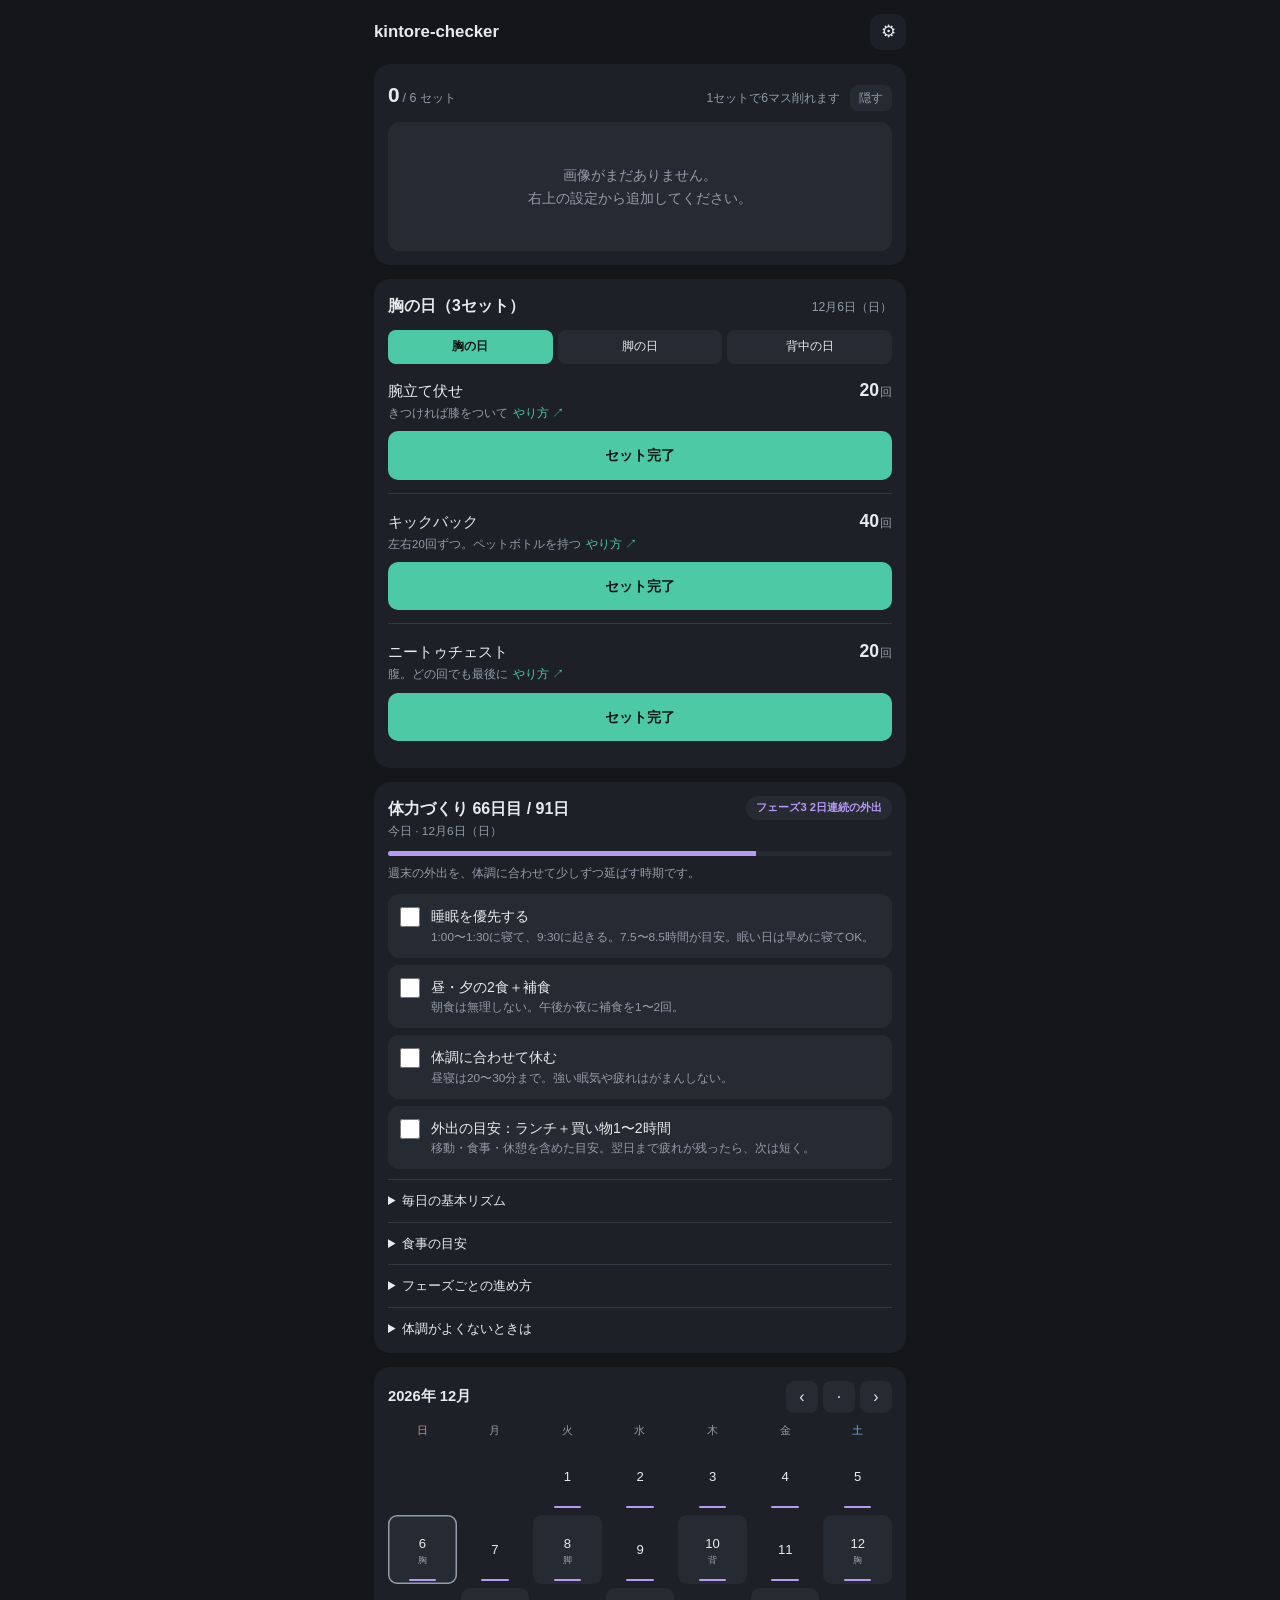
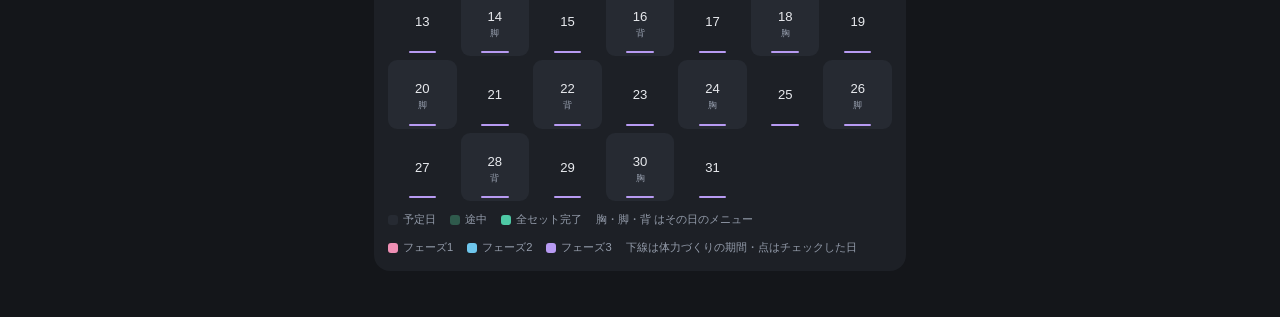
==== index.html @ a3c7bdc0 "古い版のページが開いたら最新版を読み直す Co-Authored-By: Claude Opus 5.5 <noreply@anthropic.com>" ====
<!DOCTYPE html>
<html lang="ja">
<head>
<meta charset="UTF-8">
<meta name="viewport" content="width=device-width, initial-scale=1, viewport-fit=cover">
<meta name="apple-mobile-web-app-capable" content="yes">
<meta name="apple-mobile-web-app-status-bar-style" content="black-translucent">
<meta name="apple-mobile-web-app-title" content="kintore-checker">
<meta name="theme-color" content="#14161a">
<title>kintore-checker</title>
<link rel="stylesheet" href="./app.css?v=36">
</head>
<body>
<div id="app"></div>
<script>window.KC_CONFIG = { demo: false };</script>
<script src="./app.js?v=36"></script>
</body>
</html>
---- app.css ----
:root {
    --bg: #14161a;
    --panel: #1d2026;
    --panel-2: #262a32;
    --line: #333944;
    --text: #e8eaee;
    --muted: #949cab;
    --accent: #4ec9a5;
    --accent-ink: #0d1512;
    --warn: #e3b341;
    --danger: #e0645a;
    --ph1: #ef8fb4;
    --ph2: #6ec6ec;
    --ph3: #b79af2;
  }

  * { box-sizing: border-box; -webkit-tap-highlight-color: transparent; }

  /* display を指定したクラスがブラウザ既定の [hidden] を打ち消すので、明示的に勝たせる */
  [hidden] { display: none !important; }
  html, body { margin: 0; background: var(--bg); }

  body {
    color: var(--text);
    font-family: -apple-system, BlinkMacSystemFont, "Hiragino Sans", "Noto Sans JP", sans-serif;
    font-size: 16px;
    line-height: 1.6;
    padding: calc(14px + env(safe-area-inset-top, 0px)) 14px calc(32px + env(safe-area-inset-bottom, 0px));
    max-width: 560px;
    margin: 0 auto;
    -webkit-text-size-adjust: 100%;
    -webkit-user-select: none;
    user-select: none;
  }

  h1 { font-size: 1.05rem; margin: 0; font-weight: 700; }
  button { font: inherit; color: inherit; background: none; border: none; cursor: pointer; }

  .topbar { display: flex; align-items: center; gap: 10px; margin-bottom: 14px; }
  .topbar .spacer { flex: 1; }

  .debug-flag {
    font-size: 0.66rem; letter-spacing: 0.08em;
    color: var(--warn); border: 1px solid var(--warn);
    border-radius: 999px; padding: 1px 9px;
  }

  .icon-btn {
    width: 36px; height: 36px; border-radius: 10px;
    background: var(--panel); display: grid; place-items: center;
    font-size: 1.05rem; line-height: 1; flex: none;
  }
  .icon-btn:active { background: var(--panel-2); }

  .card { background: var(--panel); border-radius: 16px; padding: 14px; margin-bottom: 14px; }

  /* ---- reveal ---- */

  .prog { display: flex; align-items: baseline; justify-content: space-between; gap: 10px; margin-bottom: 11px; }
  .prog-n { font-variant-numeric: tabular-nums; font-weight: 700; font-size: 1.3rem; }
  .prog-n small { font-weight: 400; font-size: 0.78rem; color: var(--muted); margin-left: 3px; }
  .prog-sub { flex: 1; font-size: 0.76rem; color: var(--muted); text-align: right; }

  .stage { position: relative; border-radius: 12px; overflow: hidden; background: var(--panel-2); }
  .stage img, .stage video { display: block; width: 100%; height: auto; }

  /* 覆い。ぼかした層を下に敷き、上の鮮明な層を開いた区画ぶんだけ見せる。
     ぼかしの強さと引き伸ばしは、ステージの大きさに応じて JS が入れる */
  .stage .tint,
  .stage .sharp,
  .stage canvas.fxlayer {
    position: absolute;
    inset: 0;
    pointer-events: none;
  }
  .stage .haze { transform-origin: 50% 50%; }
  .stage .tint { background: rgba(16,18,22,0.30); }
  .stage .sharp { -webkit-mask-repeat: no-repeat; mask-repeat: no-repeat; }
  .stage .sharp > img.art,
  .stage .sharp > video.art,
  .stage .sharp > svg.art {
    width: 100%; height: 100%; object-fit: cover; display: block;
  }
  .stage canvas.fxlayer { width: 100%; height: 100%; display: block; }

  .done-banner { transition: opacity 0.8s ease; }
  .done-banner.gone { opacity: 0; pointer-events: none; }

  /* 隠しているとき。中身は残したまま畳む。開封は裏で進む */
  .stage.masked { min-height: 64px; }
  .stage.masked > * { display: none !important; }
  .stage.masked::after {
    content: "非表示中　セットを終えると裏で開きます";
    position: absolute; inset: 0; display: grid; place-items: center;
    font-size: 0.76rem; color: var(--muted);
  }

  .eye {
    flex: none; font-size: 0.72rem; color: var(--muted);
    background: var(--panel-2); border-radius: 8px; padding: 4px 9px;
  }
  .eye:active { background: var(--line); }

  .done-banner {
    position: absolute; left: 0; right: 0; bottom: 0;
    padding: 10px 14px; background: rgba(20,22,26,0.88);
    font-size: 0.85rem; text-align: center;
  }

  .empty { padding: 42px 18px; text-align: center; color: var(--muted); font-size: 0.87rem; }

  .packbar { display: flex; align-items: center; gap: 9px; margin-top: 11px; }
  .packbar label { font-size: 0.72rem; color: var(--muted); flex: none; }
  .packbar select {
    flex: 1; min-width: 0; font: inherit; font-size: 0.8rem; color: var(--text);
    background: var(--panel-2); border: 0; border-radius: 10px; padding: 9px 10px;
    -webkit-appearance: none; appearance: none;
  }

  .medianav { display: flex; align-items: center; gap: 9px; margin-top: 11px; }
  .medianav button {
    width: 46px; height: 38px; border-radius: 10px;
    background: var(--panel-2); display: grid; place-items: center;
    font-size: 1.15rem; line-height: 1; flex: none;
  }
  .medianav button:disabled { opacity: 0.28; }
  .medianav button:active:not(:disabled) { filter: brightness(1.2); }
  .medianav .pos {
    flex: 1; text-align: center; font-size: 0.76rem;
    color: var(--muted); font-variant-numeric: tabular-nums;
  }
  .medianav .pos b { color: var(--text); font-weight: 600; }

  /* ---- session ---- */

  .sess-head { display: flex; align-items: baseline; justify-content: space-between; gap: 10px; margin-bottom: 12px; }
  .sess-title { font-weight: 700; font-size: 0.98rem; }
  .sess-date { font-size: 0.76rem; color: var(--muted); font-variant-numeric: tabular-nums; }

  .tabs { display: flex; gap: 5px; margin-bottom: 12px; }
  .tabs button { flex: 1; padding: 7px 0; border-radius: 8px; background: var(--panel-2); font-size: 0.78rem; }
  .tabs button.on { background: var(--accent); color: var(--accent-ink); font-weight: 700; }

  .move { padding: 13px 0; border-top: 1px solid var(--line); }
  .move:first-of-type { border-top: none; padding-top: 0; }
  .move-top { display: flex; align-items: baseline; justify-content: space-between; gap: 10px; margin-bottom: 9px; }
  .move-name { font-weight: 500; font-size: 0.93rem; }
  .move-note { font-size: 0.72rem; color: var(--muted); }
  .move-n { font-variant-numeric: tabular-nums; font-weight: 700; font-size: 1.1rem; flex: none; }
  .move-n small { font-weight: 400; font-size: 0.74rem; color: var(--muted); margin-left: 1px; }
  .move-sets { font-size: 0.72rem; color: var(--warn); font-variant-numeric: tabular-nums; }
  .move-note .how { color: var(--accent); text-decoration: none; white-space: nowrap; margin-left: 2px; }
  .move-note .how:active { opacity: 0.6; }

  .ctl { display: flex; gap: 6px; }
  .ctl button { border-radius: 10px; background: var(--panel-2); padding: 13px 0; font-size: 0.88rem; font-weight: 500; }
  .ctl .wide { flex: 1; }
  .ctl .plus { background: var(--accent); color: var(--accent-ink); font-weight: 700; }
  .ctl .undo { color: var(--muted); }
  .ctl .step { width: 60px; }
  .ctl button:disabled { opacity: 0.32; }
  .ctl button:active:not(:disabled) { filter: brightness(1.18); }

  .rest { color: var(--muted); font-size: 0.85rem; }
  .rest b { color: var(--text); font-weight: 500; }

  /* ---- 体力づくり ---- */

  .plan-head { display: flex; align-items: flex-start; justify-content: space-between; gap: 10px; }
  .plan-day { font-weight: 700; font-size: 1rem; font-variant-numeric: tabular-nums; }
  .plan-date { font-size: 0.74rem; color: var(--muted); }
  .phase-pill { font-size: 0.7rem; font-weight: 700; padding: 3px 10px; border-radius: 999px; background: var(--panel-2); color: var(--muted); white-space: nowrap; }
  .phase-pill.p1 { color: var(--ph1); }
  .phase-pill.p2 { color: var(--ph2); }
  .phase-pill.p3 { color: var(--ph3); }
  .plan-bar { height: 5px; border-radius: 3px; background: var(--panel-2); margin: 10px 0 8px; overflow: hidden; }
  .plan-bar i { display: block; height: 100%; }
  .plan-tasks { display: flex; flex-direction: column; gap: 7px; margin-top: 11px; }
  .ptask { display: flex; gap: 11px; align-items: flex-start; background: var(--panel-2); border-radius: 11px; padding: 11px 12px; }
  .ptask input { width: 20px; height: 20px; margin: 2px 0 0; accent-color: var(--accent); flex: none; }
  .ptask b { display: block; font-weight: 500; font-size: 0.88rem; }
  .ptask small { display: block; color: var(--muted); font-size: 0.74rem; line-height: 1.6; }
  .ptask.done b { color: var(--muted); }
  .plan-guide { margin-top: 10px; border-top: 1px solid var(--line); padding-top: 10px; font-size: 0.8rem; }
  .plan-guide summary { font-size: 0.84rem; cursor: pointer; }
  .plan-guide p { margin: 8px 0 0; line-height: 1.7; }
  .plan-guide ul { margin: 8px 0 0; padding-left: 1.2em; line-height: 1.7; }
  .plan-rows { display: grid; grid-template-columns: 4.2em 1fr; gap: 6px 10px; margin-top: 9px; }
  .plan-rows b { font-weight: 700; font-variant-numeric: tabular-nums; color: var(--ph1); }
  .plan-rows small { display: block; color: var(--muted); font-size: 0.72rem; }
  .ph1t { color: var(--ph1); }
  .ph2t { color: var(--ph2); }
  .ph3t { color: var(--ph3); }
  .dateinput {
    font: inherit; font-size: 0.86rem; color: var(--text); color-scheme: dark;
    background: var(--panel-2); border: 0; border-radius: 10px; padding: 10px 11px; width: 100%;
  }

  /* ---- calendar ---- */

  .cal-head { display: flex; align-items: center; justify-content: space-between; margin-bottom: 9px; }
  .cal-title { font-weight: 700; font-variant-numeric: tabular-nums; font-size: 0.92rem; }
  .nav { display: flex; gap: 5px; }
  .nav button { width: 32px; height: 32px; border-radius: 8px; background: var(--panel-2); display: grid; place-items: center; }

  .grid7 { display: grid; grid-template-columns: repeat(7, 1fr); gap: 4px; }
  .dow { text-align: center; font-size: 0.68rem; color: var(--muted); padding-bottom: 3px; }
  .dow.sun { color: #e0857d; }
  .dow.sat { color: #7da8e0; }

  .day {
    aspect-ratio: 1; border-radius: 9px;
    display: flex; flex-direction: column; align-items: center; justify-content: center; gap: 2px;
    font-size: 0.82rem; font-variant-numeric: tabular-nums; color: var(--muted); position: relative;
  }
  .day.pad { visibility: hidden; }
  .day.in { color: var(--text); }
  .day.planned { background: var(--panel-2); }
  .day.part { background: #2f5a4c; }
  .day.full { background: var(--accent); color: var(--accent-ink); font-weight: 700; }
  .day.today { box-shadow: inset 0 0 0 1.5px var(--muted); }
  .day.full.today { box-shadow: inset 0 0 0 1.5px var(--text); }
  .day.sel { box-shadow: inset 0 0 0 2px var(--warn); }
  /* その日のメニュー。やった日は実績、これからは予定 */
  .day .mk { font-style: normal; font-size: 0.58rem; line-height: 1; color: var(--accent); }
  .day .mk.plan { color: var(--muted); }
  .day.full .mk, .day.part .mk { color: rgba(255,255,255,0.85); }
  /* 体力づくりのフェーズは下線、チェックした日は右上の点 */
  .day.ph1::after, .day.ph2::after, .day.ph3::after {
    content: ""; position: absolute; left: 30%; right: 30%; bottom: 3px; height: 2px; border-radius: 2px;
  }
  .day.ph1::after { background: var(--ph1); }
  .day.ph2::after { background: var(--ph2); }
  .day.ph3::after { background: var(--ph3); }
  .day.pc::before {
    content: ""; position: absolute; top: 4px; right: 5px; width: 5px; height: 5px; border-radius: 50%; background: var(--ph1);
  }

  .legend { display: flex; flex-wrap: wrap; gap: 5px 14px; margin-top: 10px; font-size: 0.7rem; color: var(--muted); }
  .legend span { display: inline-flex; align-items: center; gap: 5px; }
  .swatch { width: 10px; height: 10px; border-radius: 3px; display: inline-block; }

  /* ---- sheet ---- */

  .sheet-bg { position: fixed; inset: 0; background: rgba(0,0,0,0.55); display: none; align-items: flex-end; z-index: 20; }
  .sheet-bg.open { display: flex; }
  .sheet {
    background: var(--panel); width: 100%; max-width: 560px; margin: 0 auto;
    border-radius: 18px 18px 0 0;
    padding: 20px 16px calc(24px + env(safe-area-inset-bottom, 0px));
    max-height: 88vh; overflow-y: auto;
  }
  .sheet-head { display: flex; align-items: center; gap: 10px; margin-bottom: 16px; }
  .sheet h2 { font-size: 0.93rem; margin: 0; flex: 1; }
  .closex {
    width: 32px; height: 32px; border-radius: 50%; flex: none;
    background: var(--panel-2); color: var(--muted);
    display: grid; place-items: center; font-size: 0.82rem; line-height: 1;
  }
  .closex:active { background: var(--line); color: var(--text); }
  .ver { text-align: center; margin: 4px 0 0; opacity: 0.7; }
  .field { margin-bottom: 22px; }
  .field > label { display: block; font-size: 0.76rem; color: var(--muted); margin-bottom: 8px; }

  .dow-picker { display: grid; grid-template-columns: repeat(7, 1fr); gap: 4px; }
  .dow-picker button { padding: 9px 0; border-radius: 8px; background: var(--panel-2); font-size: 0.8rem; }
  .dow-picker button.on { background: var(--accent); color: var(--accent-ink); font-weight: 700; }

  .seg { display: flex; gap: 5px; }
  .seg button { flex: 1; padding: 9px 0; border-radius: 8px; background: var(--panel-2); font-size: 0.82rem; font-variant-numeric: tabular-nums; }
  .seg button.on { background: var(--accent); color: var(--accent-ink); font-weight: 700; }

  .toggle { display: flex; align-items: center; justify-content: space-between; gap: 12px; background: var(--panel-2); border-radius: 11px; padding: 12px 14px; }
  .toggle .lab { font-size: 0.86rem; }
  .toggle .lab small { display: block; color: var(--muted); font-size: 0.72rem; line-height: 1.6; }
  .switch { width: 50px; height: 30px; border-radius: 999px; background: var(--line); position: relative; flex: none; transition: background 160ms; }
  .switch::after { content: ""; position: absolute; top: 3px; left: 3px; width: 24px; height: 24px; border-radius: 50%; background: var(--text); transition: transform 160ms; }
  .switch.on { background: var(--warn); }
  .switch.on::after { transform: translateX(20px); }

  .btn { display: block; width: 100%; padding: 13px; border-radius: 11px; background: var(--panel-2); text-align: center; font-size: 0.88rem; }
  .btn.primary { background: var(--accent); color: var(--accent-ink); font-weight: 700; }
  .btn.quiet { color: var(--muted); }
  .btn:active { filter: brightness(1.15); }

  .imglist { display: flex; flex-direction: column; gap: 7px; }
  .imggroup { font-size: 0.72rem; color: var(--muted); margin-top: 6px; }
  .imggroup:first-child { margin-top: 0; }
  .imgrow { display: flex; align-items: center; gap: 10px; background: var(--panel-2); border-radius: 10px; padding: 7px 9px; }
  .imgrow .thumb { width: 40px; height: 40px; border-radius: 6px; background: var(--line); object-fit: cover; flex: none; filter: blur(7px); }
  .imgrow .meta { flex: 1; min-width: 0; font-size: 0.78rem; }
  .imgrow .meta b { display: block; font-weight: 500; overflow: hidden; text-overflow: ellipsis; white-space: nowrap; }
  .imgrow .meta span { color: var(--muted); font-size: 0.72rem; }
  .imgrow.active { box-shadow: inset 0 0 0 1.5px var(--accent); }
  .imgrow .act { font-size: 0.72rem; color: var(--muted); padding: 6px 4px; }
  .imgrow .act.del { color: var(--danger); }

  .season { display: flex; align-items: center; gap: 10px; background: var(--panel-2); border-radius: 10px; padding: 8px 10px; margin-bottom: 7px; }
  .season.now { box-shadow: inset 0 0 0 1.5px var(--accent); }
  .season .meta { flex: 1; min-width: 0; font-size: 0.78rem; }
  .season .meta b { display: block; font-weight: 500; }
  .season .meta span { color: var(--muted); font-size: 0.72rem; }
  .season .act { font-size: 0.72rem; color: var(--muted); padding: 6px 4px; flex: none; }
  .seasonlist { margin-top: 12px; }
  .seasonimgs { display: flex; flex-wrap: wrap; gap: 6px; margin: -2px 0 10px; }
  .seasonimgs .sthumb { width: 52px; height: 52px; border-radius: 8px; overflow: hidden; background: var(--line); display: grid; place-items: center; padding: 0; }
  .seasonimgs .sthumb img { width: 100%; height: 100%; object-fit: cover; filter: blur(7px); }
  .seasonimgs .sthumb span { font-size: 0.62rem; color: var(--muted); }

  .viewer { position: fixed; inset: 0; z-index: 30; background: rgba(0,0,0,0.93); padding: 16px; gap: 14px; display: none; flex-direction: column; align-items: center; }
  .viewer.open { display: flex; }
  .viewer-in { flex: 1; min-height: 0; width: 100%; display: grid; place-items: center; }
  .viewer-in img, .viewer-in video { max-width: 100%; max-height: 100%; border-radius: 10px; }
  .viewer .btn { flex: none; width: 100%; }

  .pass { display: flex; gap: 7px; }
  .pass input {
    flex: 1; min-width: 0; font: inherit; font-size: 0.82rem; color: var(--fg);
    background: var(--panel-2); border: 0; border-radius: 10px; padding: 10px 11px;
  }
  .pass .act { font-size: 0.76rem; color: var(--accent); padding: 8px 10px; flex: none; }

  .note { font-size: 0.72rem; color: var(--muted); line-height: 1.7; }

  input[type="file"] { display: none; }

/* サンプル素材（デモで画像未登録のときに表示する） */
.stage svg.art { display: block; width: 100%; height: auto; }
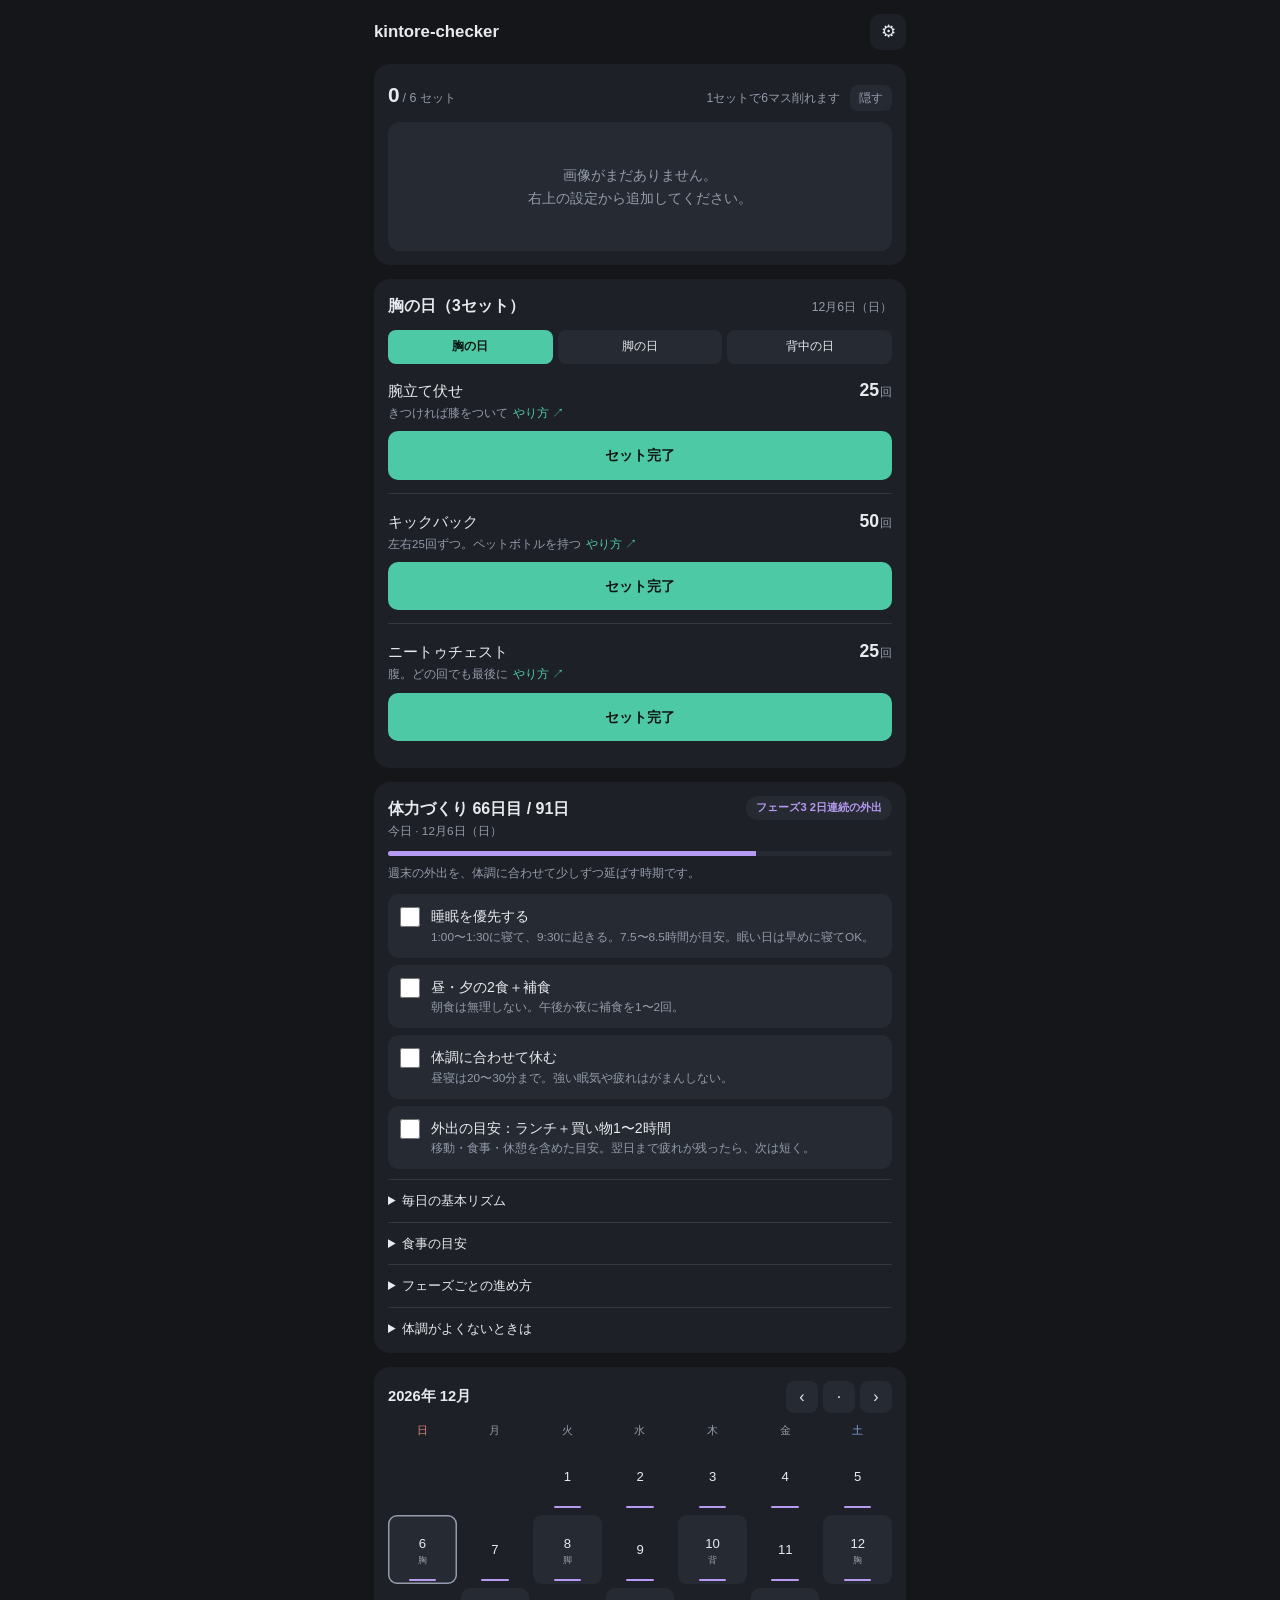
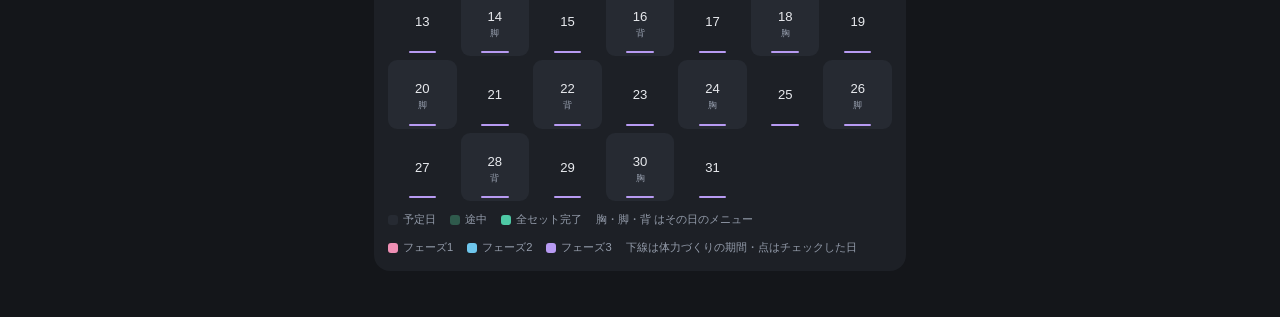
==== commit a3524917: "各種目の回数をおよそ1.25倍にする Co-Authored-By: Claude Opus 5.5 <noreply@anthropic.com>" ====
--- a/index.html
+++ b/index.html
@@ -8,11 +8,11 @@
 <meta name="apple-mobile-web-app-title" content="kintore-checker">
 <meta name="theme-color" content="#14161a">
 <title>kintore-checker</title>
-<link rel="stylesheet" href="./app.css?v=36">
+<link rel="stylesheet" href="./app.css?v=37">
 </head>
 <body>
 <div id="app"></div>
 <script>window.KC_CONFIG = { demo: false };</script>
-<script src="./app.js?v=36"></script>
+<script src="./app.js?v=37"></script>
 </body>
 </html>
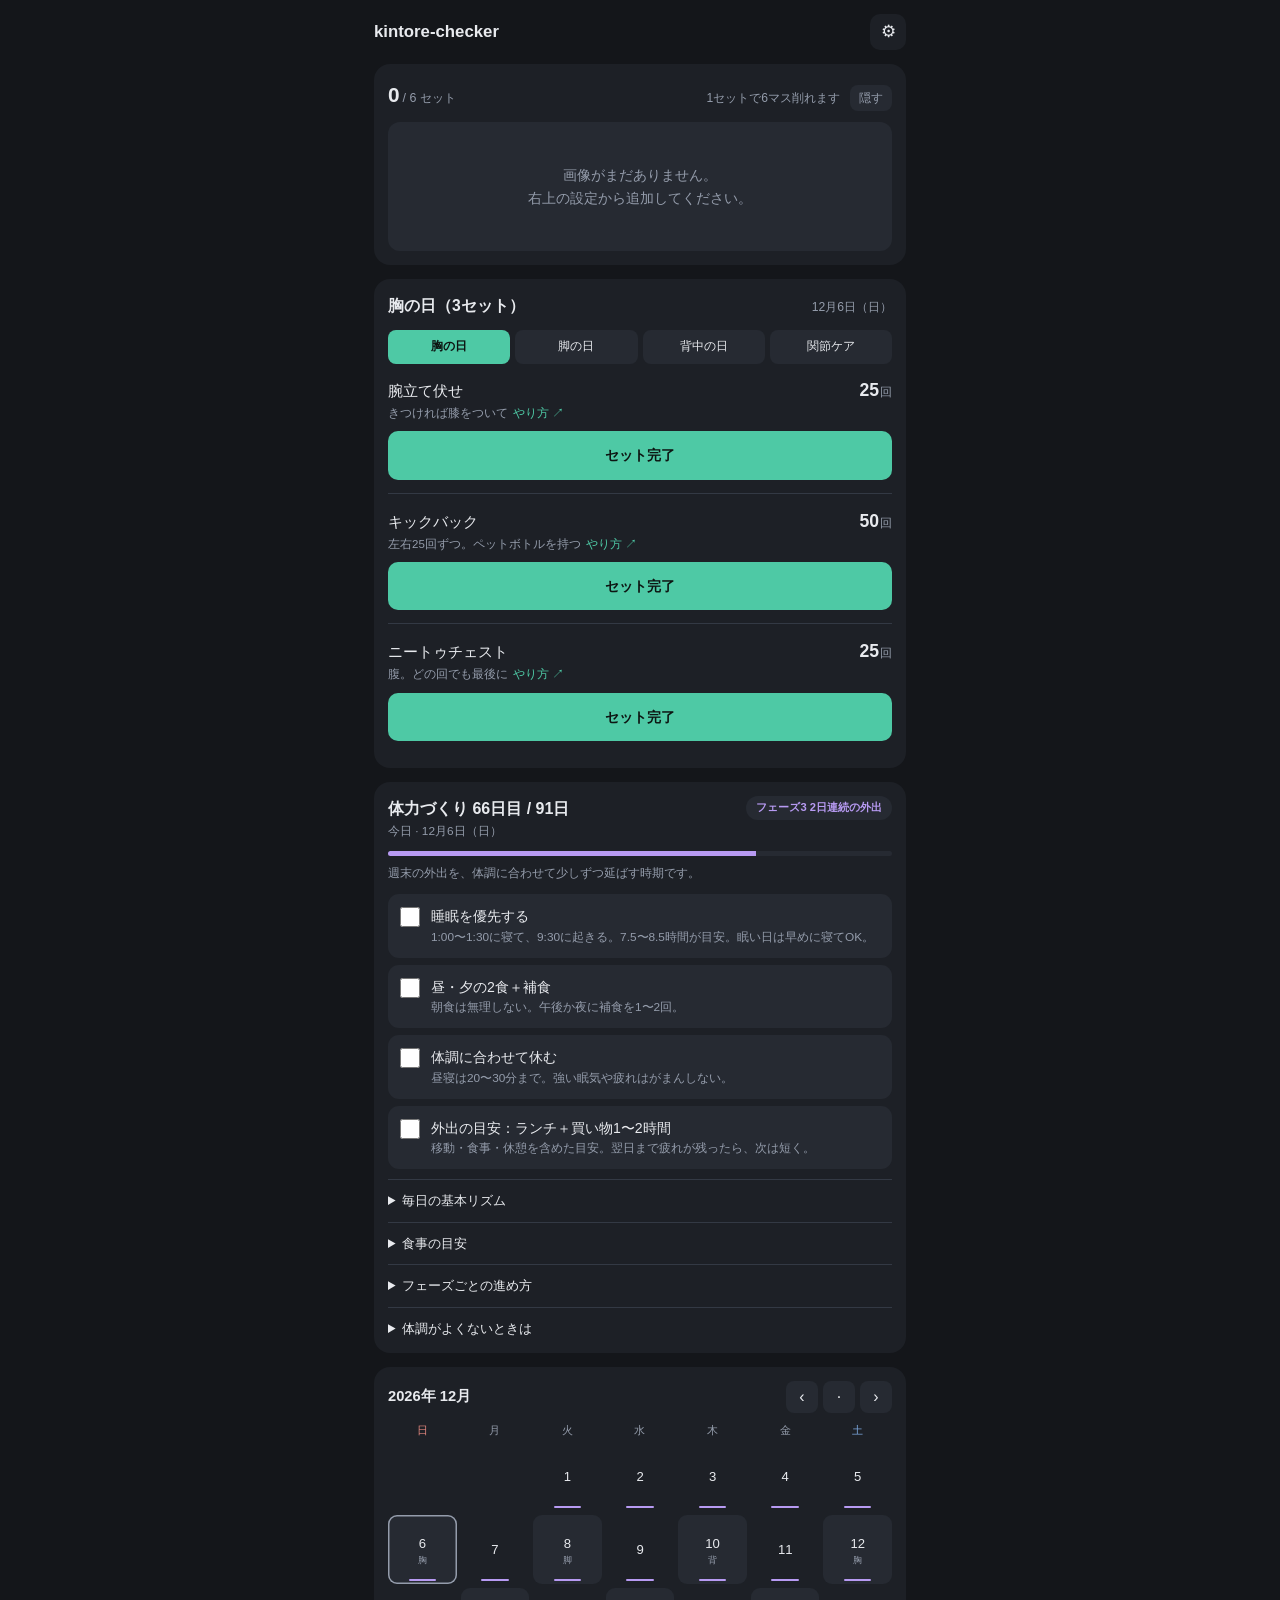
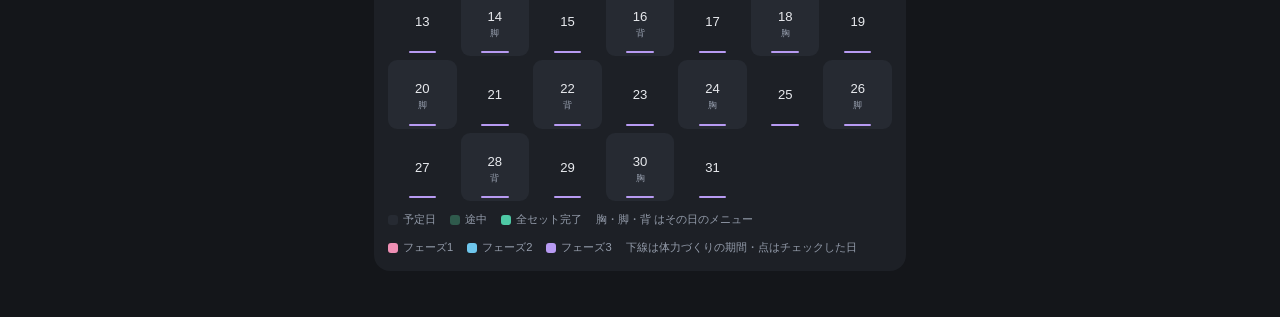
==== commit 1d035618: "人工関節でもできる「関節ケア」メニューを、並びの外の4つ目として足す Co-Authored-By: Claude Opus 5.5 <noreply@anthropic.com>" ====
--- a/index.html
+++ b/index.html
@@ -8,11 +8,11 @@
 <meta name="apple-mobile-web-app-title" content="kintore-checker">
 <meta name="theme-color" content="#14161a">
 <title>kintore-checker</title>
-<link rel="stylesheet" href="./app.css?v=37">
+<link rel="stylesheet" href="./app.css?v=39">
 </head>
 <body>
 <div id="app"></div>
 <script>window.KC_CONFIG = { demo: false };</script>
-<script src="./app.js?v=37"></script>
+<script src="./app.js?v=39"></script>
 </body>
 </html>
--- a/app.css
+++ b/app.css
@@ -194,7 +194,11 @@
   .dateinput {
     font: inherit; font-size: 0.86rem; color: var(--text); color-scheme: dark;
     background: var(--panel-2); border: 0; border-radius: 10px; padding: 10px 11px; width: 100%;
-  }
+    /* iOS の日付欄は既定の見た目のままだと幅100%より縮まず、設定画面を横にはみ出す */
+    display: block; min-width: 0; max-width: 100%; min-height: 42px; text-align: left;
+    -webkit-appearance: none; appearance: none;
+  }
+  .dateinput::-webkit-date-and-time-value { text-align: left; }
 
   /* ---- calendar ---- */
 
@@ -248,7 +252,7 @@
     background: var(--panel); width: 100%; max-width: 560px; margin: 0 auto;
     border-radius: 18px 18px 0 0;
     padding: 20px 16px calc(24px + env(safe-area-inset-bottom, 0px));
-    max-height: 88vh; overflow-y: auto;
+    max-height: 88vh; overflow-y: auto; overflow-x: hidden;
   }
   .sheet-head { display: flex; align-items: center; gap: 10px; margin-bottom: 16px; }
   .sheet h2 { font-size: 0.93rem; margin: 0; flex: 1; }
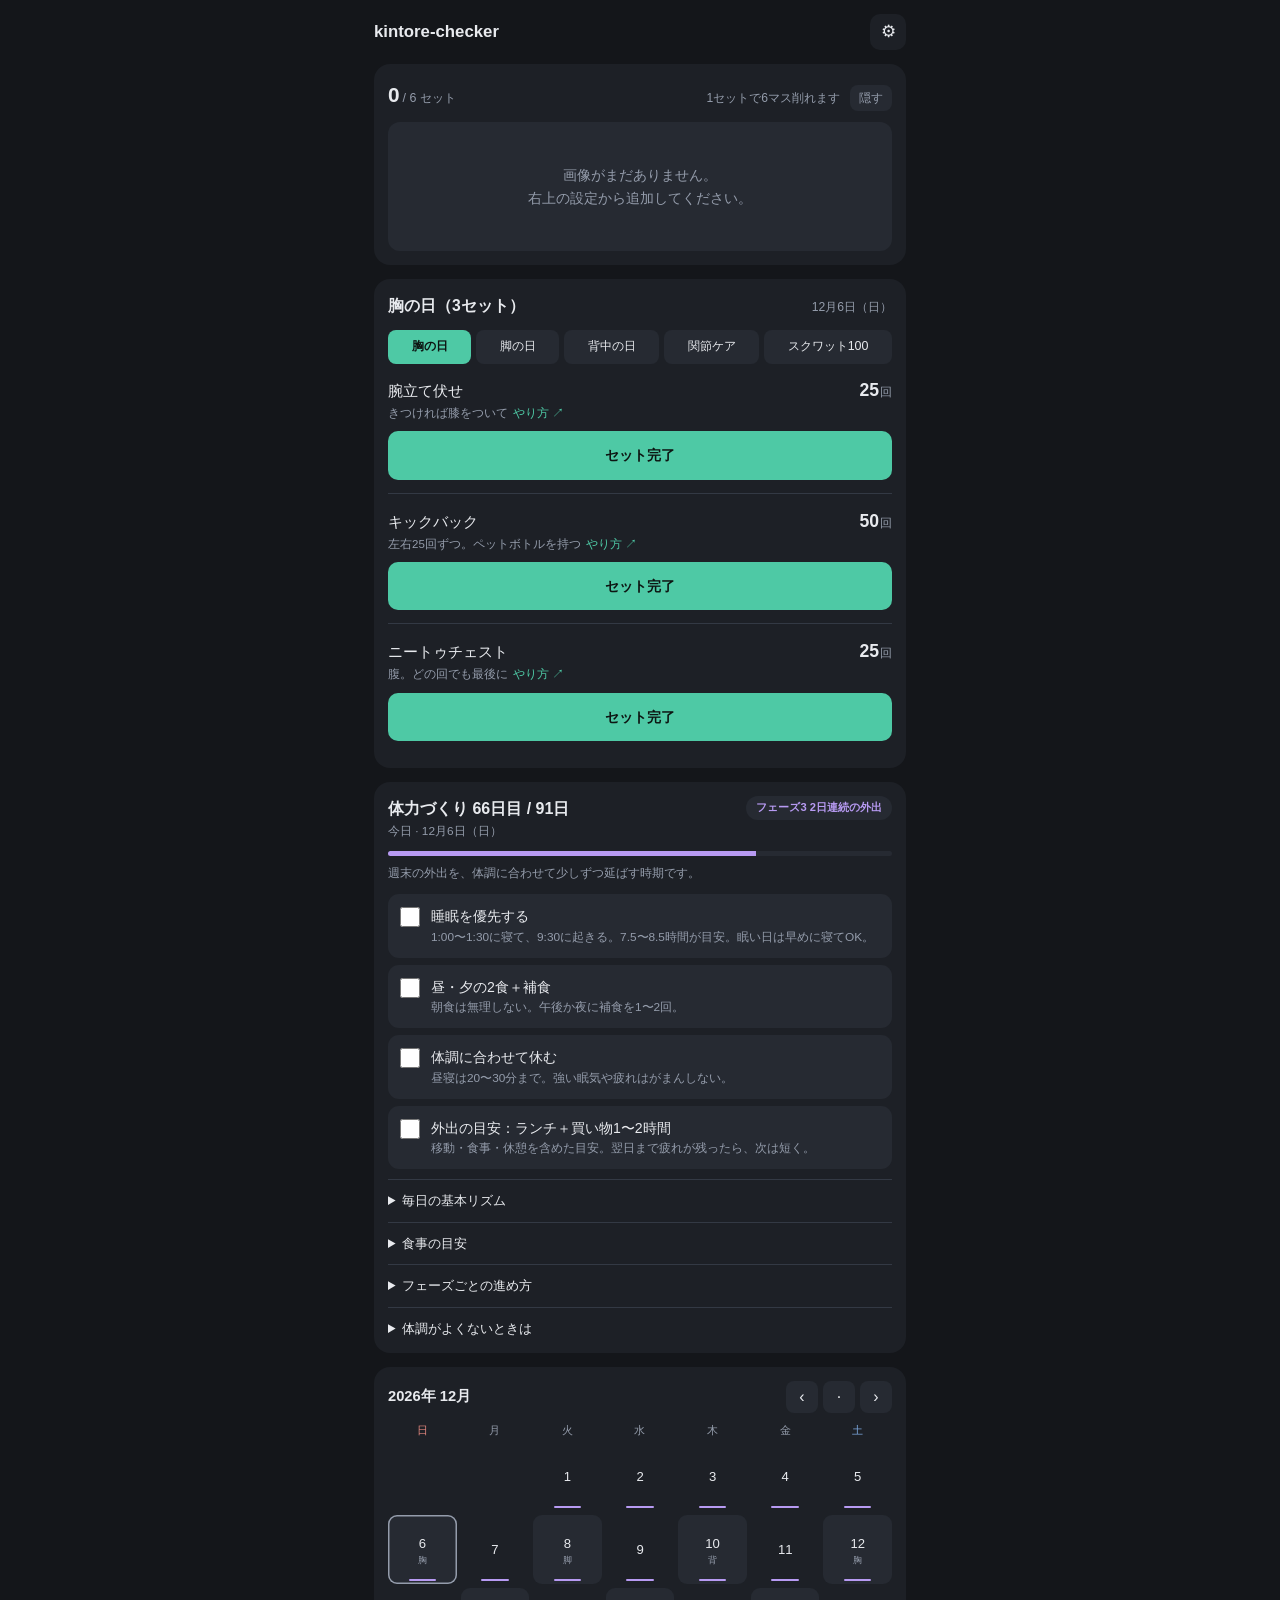
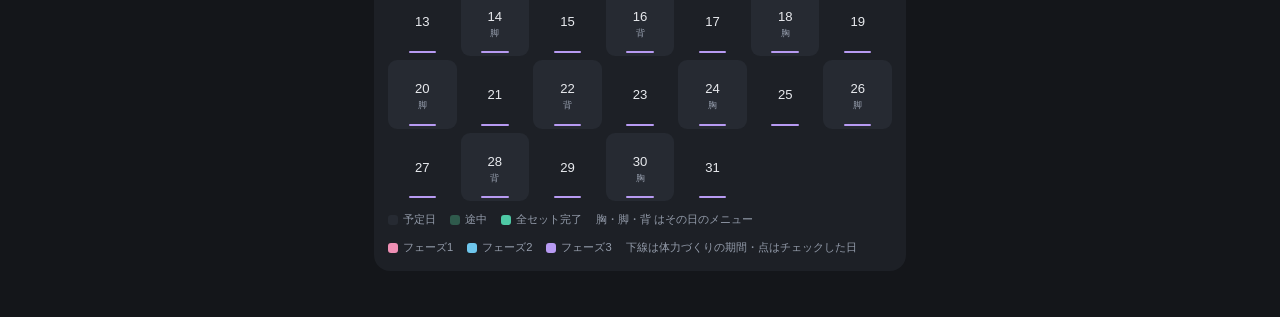
==== commit 4197804d: "スクワット100回のメニューを足し、1セットで表示中の絵を全部開く Co-Authored-By: Claude Opus 5.5 <noreply@anthropic.com>" ====
--- a/index.html
+++ b/index.html
@@ -8,11 +8,11 @@
 <meta name="apple-mobile-web-app-title" content="kintore-checker">
 <meta name="theme-color" content="#14161a">
 <title>kintore-checker</title>
-<link rel="stylesheet" href="./app.css?v=39">
+<link rel="stylesheet" href="./app.css?v=41">
 </head>
 <body>
 <div id="app"></div>
 <script>window.KC_CONFIG = { demo: false };</script>
-<script src="./app.js?v=39"></script>
+<script src="./app.js?v=41"></script>
 </body>
 </html>
--- a/app.css
+++ b/app.css
@@ -137,8 +137,8 @@
   .sess-title { font-weight: 700; font-size: 0.98rem; }
   .sess-date { font-size: 0.76rem; color: var(--muted); font-variant-numeric: tabular-nums; }
 
-  .tabs { display: flex; gap: 5px; margin-bottom: 12px; }
-  .tabs button { flex: 1; padding: 7px 0; border-radius: 8px; background: var(--panel-2); font-size: 0.78rem; }
+  .tabs { display: flex; flex-wrap: wrap; gap: 5px; margin-bottom: 12px; }
+  .tabs button { flex: 1 0 auto; padding: 7px 10px; border-radius: 8px; background: var(--panel-2); font-size: 0.78rem; white-space: nowrap; }
   .tabs button.on { background: var(--accent); color: var(--accent-ink); font-weight: 700; }
 
   .move { padding: 13px 0; border-top: 1px solid var(--line); }
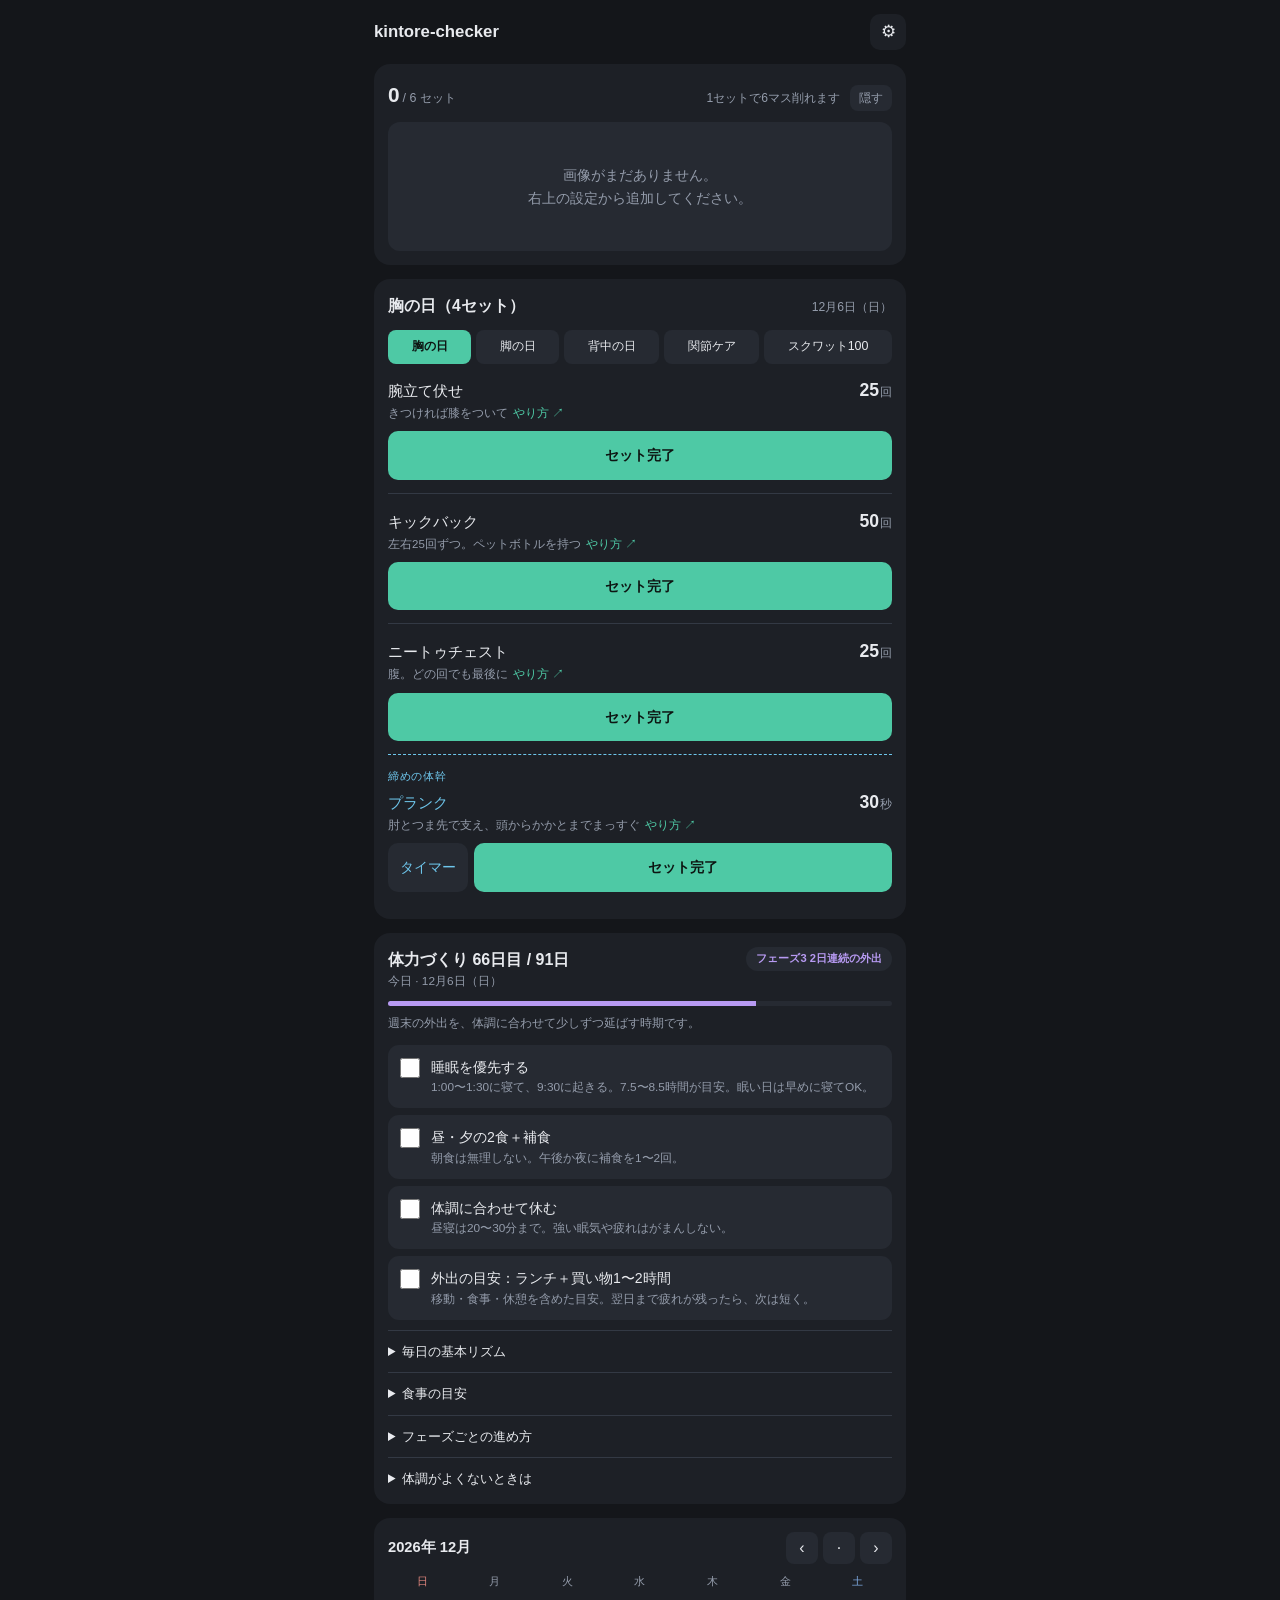
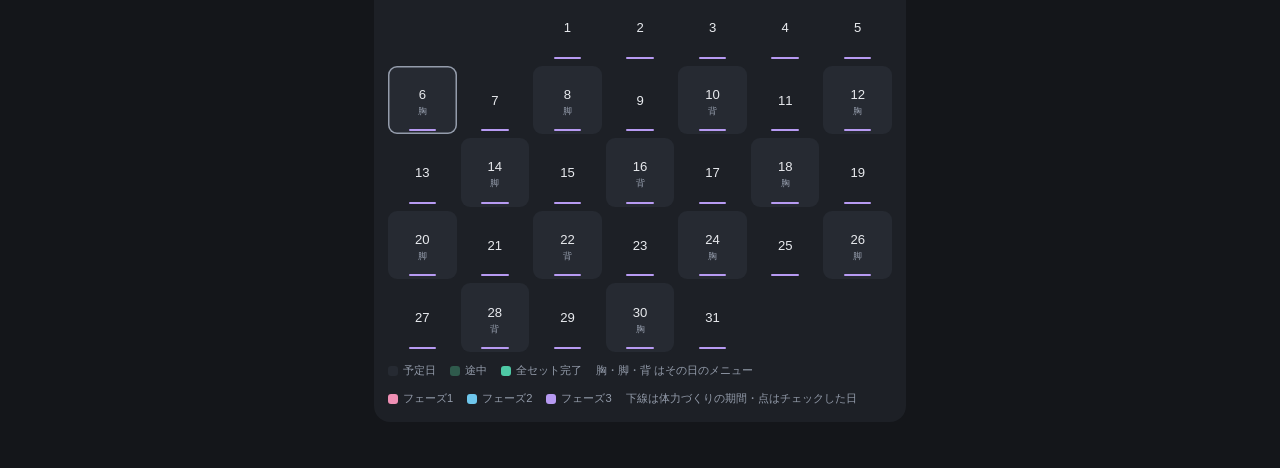
==== commit 00ce9a2c: "秒で数える種目にタイマーを付ける Co-Authored-By: Claude Opus 5.5 <noreply@anthropic.com>" ====
--- a/index.html
+++ b/index.html
@@ -8,11 +8,11 @@
 <meta name="apple-mobile-web-app-title" content="kintore-checker">
 <meta name="theme-color" content="#14161a">
 <title>kintore-checker</title>
-<link rel="stylesheet" href="./app.css?v=41">
+<link rel="stylesheet" href="./app.css?v=42">
 </head>
 <body>
 <div id="app"></div>
 <script>window.KC_CONFIG = { demo: false };</script>
-<script src="./app.js?v=41"></script>
+<script src="./app.js?v=42"></script>
 </body>
 </html>
--- a/app.css
+++ b/app.css
@@ -147,6 +147,10 @@
   .move-name { font-weight: 500; font-size: 0.93rem; }
   .move-note { font-size: 0.72rem; color: var(--muted); }
   .move-n { font-variant-numeric: tabular-nums; font-weight: 700; font-size: 1.1rem; flex: none; }
+  /* 締めの体幹。ほかの3種目と見分けられるよう色を変える */
+  .move.core { border-top: 1px dashed var(--ph2); }
+  .core-label { font-size: 0.66rem; letter-spacing: 0.06em; color: var(--ph2); margin-bottom: 3px; }
+  .move.core .move-name { color: var(--ph2); }
   .move-n small { font-weight: 400; font-size: 0.74rem; color: var(--muted); margin-left: 1px; }
   .move-sets { font-size: 0.72rem; color: var(--warn); font-variant-numeric: tabular-nums; }
   .move-note .how { color: var(--accent); text-decoration: none; white-space: nowrap; margin-left: 2px; }
@@ -160,6 +164,17 @@
   .ctl .step { width: 60px; }
   .ctl button:disabled { opacity: 0.32; }
   .ctl button:active:not(:disabled) { filter: brightness(1.18); }
+
+  /* タイマー。秒で数える種目の枠の中に開く */
+  .ctl .tbtn { width: auto; padding: 13px 12px; color: var(--ph2); }
+  .timer { margin-top: 10px; padding: 12px; border-radius: 12px; background: var(--panel-2); text-align: center; }
+  .timer-cap { font-size: 0.72rem; color: var(--muted); }
+  .timer-n { font-size: 2.8rem; font-weight: 700; line-height: 1.15; font-variant-numeric: tabular-nums; }
+  .timer.ready .timer-n { color: var(--warn); }
+  .timer.done .timer-n { color: var(--accent); }
+  .timer-bar { height: 6px; border-radius: 3px; background: var(--line); overflow: hidden; margin: 6px 0 11px; }
+  .timer-bar i { display: block; height: 100%; width: 0; background: var(--ph2); }
+  .timer .ctl button { background: var(--panel); }
 
   .rest { color: var(--muted); font-size: 0.85rem; }
   .rest b { color: var(--text); font-weight: 500; }
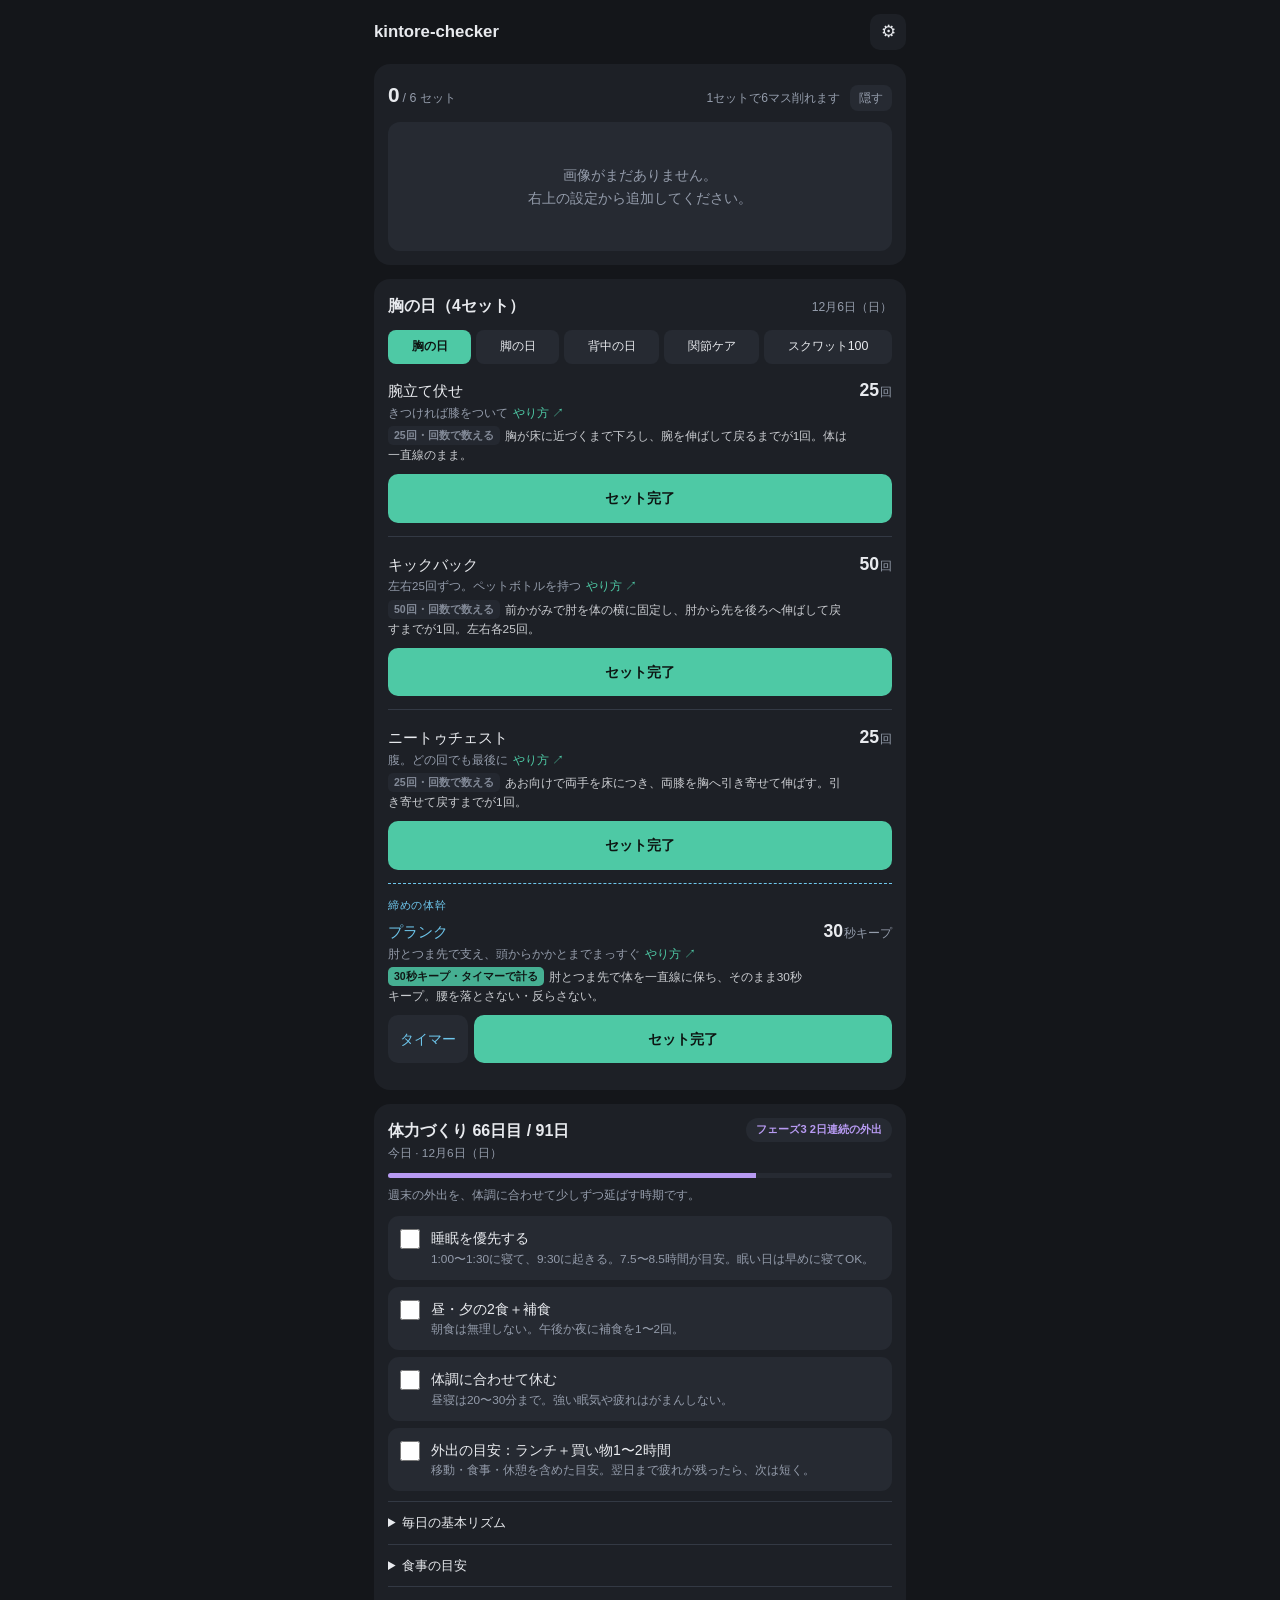
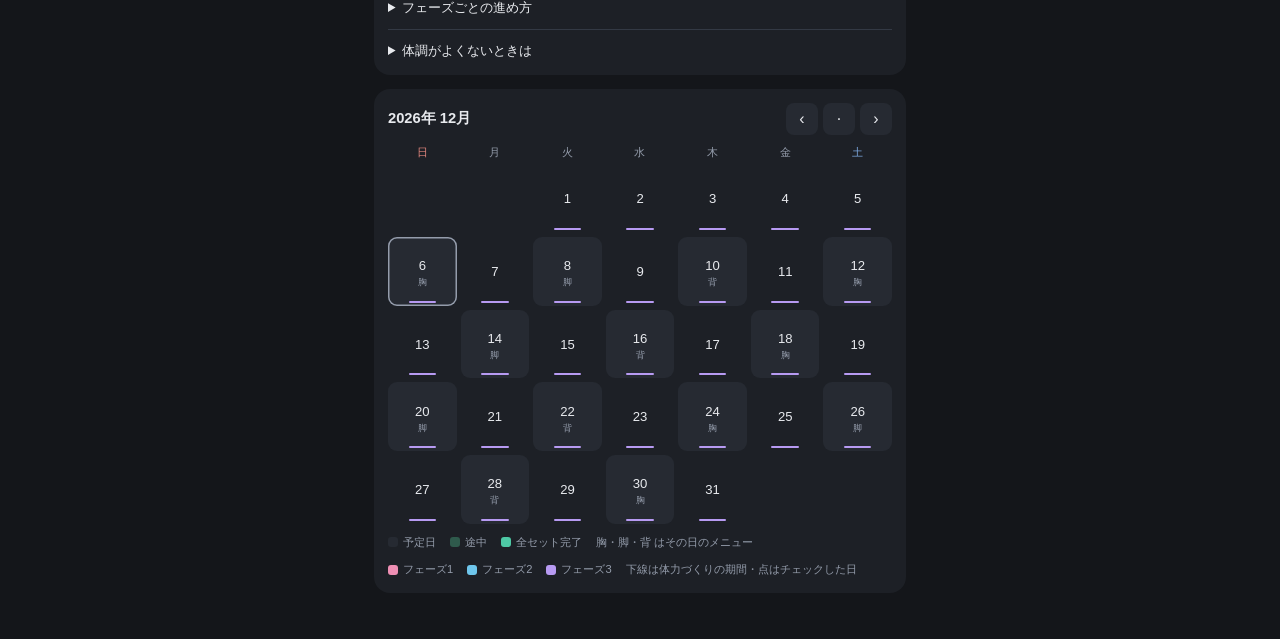
==== commit 7af5c4be: "各種目に手順と数え方を載せ、秒でキープする種目を札で見分けられるようにする Co-Authored-By: Claude Opus 5.5 <noreply@anthropic.com> Claude" ====
--- a/index.html
+++ b/index.html
@@ -8,11 +8,11 @@
 <meta name="apple-mobile-web-app-title" content="kintore-checker">
 <meta name="theme-color" content="#14161a">
 <title>kintore-checker</title>
-<link rel="stylesheet" href="./app.css?v=42">
+<link rel="stylesheet" href="./app.css?v=43">
 </head>
 <body>
 <div id="app"></div>
 <script>window.KC_CONFIG = { demo: false };</script>
-<script src="./app.js?v=42"></script>
+<script src="./app.js?v=43"></script>
 </body>
 </html>
--- a/app.css
+++ b/app.css
@@ -155,6 +155,11 @@
   .move-sets { font-size: 0.72rem; color: var(--warn); font-variant-numeric: tabular-nums; }
   .move-note .how { color: var(--accent); text-decoration: none; white-space: nowrap; margin-left: 2px; }
   .move-note .how:active { opacity: 0.6; }
+  /* 手順と数え方。回数で数える種目と、秒でキープする種目を札の色で分ける */
+  .move-count { font-size: 0.74rem; line-height: 1.6; color: var(--text); opacity: 0.85; margin-top: 4px; }
+  .move-count .kind { display: inline-block; font-size: 0.66rem; font-weight: 700; padding: 1px 6px; margin-right: 5px; border-radius: 5px;
+    background: var(--panel-2); color: var(--muted); vertical-align: 1px; }
+  .move-count .kind.sec { background: var(--accent); color: var(--accent-ink); }
 
   .ctl { display: flex; gap: 6px; }
   .ctl button { border-radius: 10px; background: var(--panel-2); padding: 13px 0; font-size: 0.88rem; font-weight: 500; }
